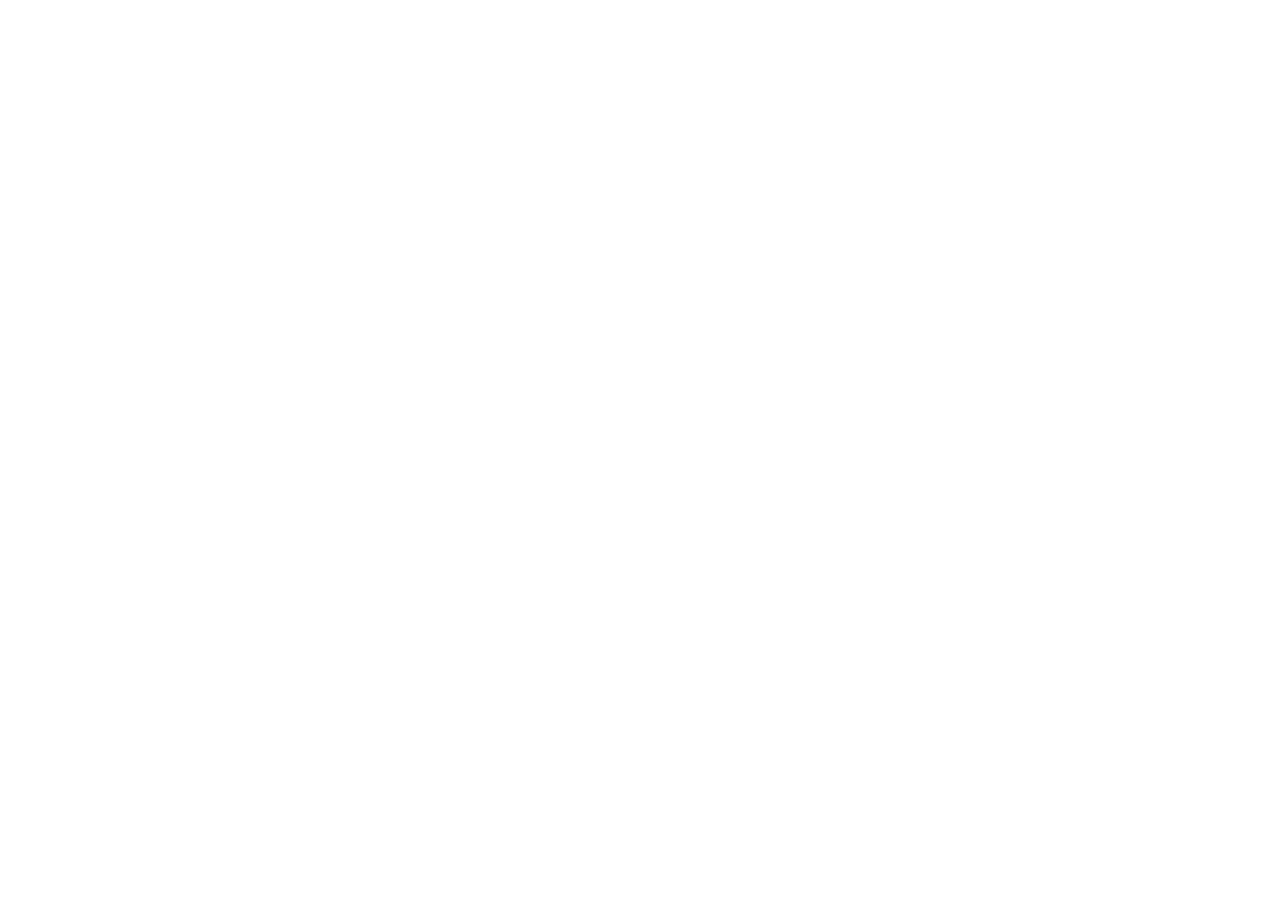
==== index.html @ daf5730b "created index.html" ====
<!DOCTYPE html>
<html lang="en-US">
    <head>
        <meta charset="utf-8">
        <title>Home | WYN</title>
        <link rel="stylesheet" href="WYN.css">  
    </head>


    <body>


    </body>

    <footer>

    </footer>
</html>
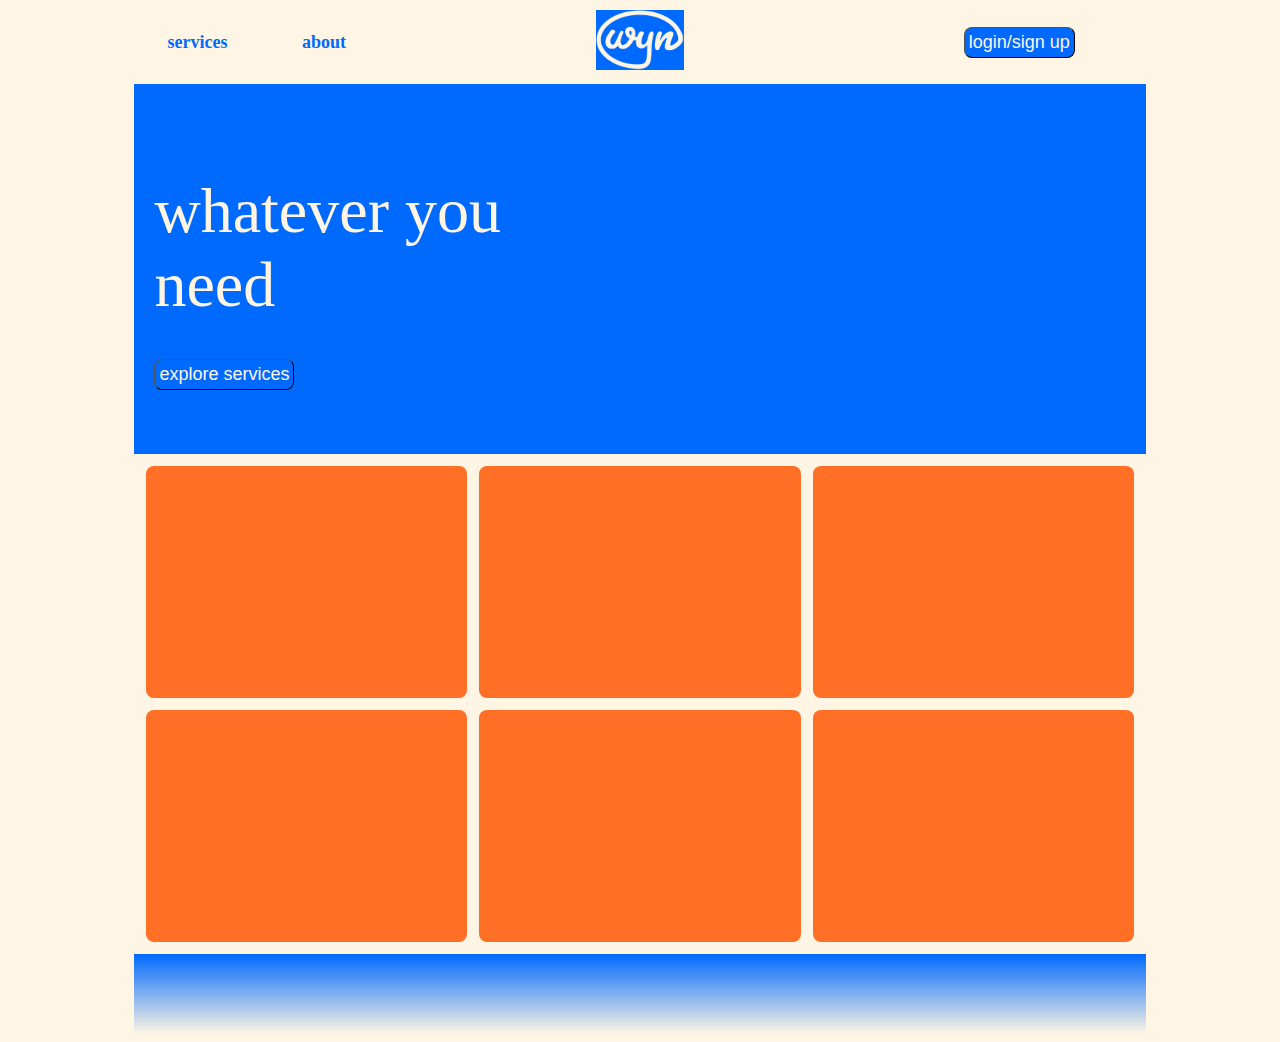
==== commit ea4b3b8e: "Started homepage" ====
--- a/index.html
+++ b/index.html
@@ -6,13 +6,54 @@
         <link rel="stylesheet" href="WYN.css">  
     </head>
 
+    <body>
+        <container>
+            <header>
+                <h1>
+                    <headerCell style="width:25%;">
+                        <div style="width:50%; text-align:center;">services</div>
+                        <div style="width:50%; text-align:center;">about</div>
+                    </headerCell>
+                    <headerCell style="width:50%;">
+                        <div><img class="headerImg" src="images/logo-whiteblue.png"></div>
+                    </headerCell>
+                    <headerCell style="width:25%;"> <!--swap this out for account details if logged in-->
+                        <div><button class="blueButton">login/sign up</button></div>
+                    </headerCell>
+                </h1>
+            </header>
 
-    <body>
+            <main>
+                <welcome>
+                    <welcomeTextContainer>
+                        <div>
+                            whatever you<br>need<br>
+                            <button class="blueButton">explore services</button>
+                        </div>
+                    </welcomeTextContainer>
+                </welcome>
+
+                <table class="servicesDisplay" style="height:500px">
+                    <tr class = "servicesRow">
+                        <td class="servicesCell"></td>
+                        <td class="servicesCell"></td>
+                        <td class="servicesCell"></td>
+                    </tr>
+                    <tr class = "servicesRow">
+                        <td class="servicesCell"></td>
+                        <td class="servicesCell"></td>
+                        <td class="servicesCell"></td>
+                    </tr>
+                    
+                </table>
+            </main>
 
 
+            <footer>
+
+            </footer>
+
+
+        </container>
     </body>
-
-    <footer>
-
-    </footer>
 </html>--- a/WYN.css
+++ b/WYN.css
@@ -0,0 +1,97 @@
+:root {
+    --WYNblue: #006afe;
+    --WYNorange: #ff6f26;
+    --WYNgold: #cfb228;
+    --WYNwhite: #fef5e4;
+}
+
+body{
+    background-color: var(--WYNwhite);
+}
+
+container{
+    display: block;
+    width: 80%;
+    margin-left: auto;
+    margin-right:auto;
+}
+
+/* header */
+h1 {
+    color: var(--WYNblue);
+    font-size: 18px;
+
+    /* display: table; */
+    width:100%;
+    height: 60px;
+
+    background-color: var(--WYNwhite);
+
+    display: flex;
+    justify-content: space-between;
+}
+
+headerCell {
+    display: table-cell;
+    /* width:20%; */
+
+    display: flex;
+    align-items: center;
+    justify-content: center;
+}
+
+.headerImg {
+    height: 60px;
+}
+
+.blueButton {
+    color: var(--WYNwhite);
+    font-size: 18px;
+
+    background-color: var(--WYNblue);
+    border-radius: 8px;
+    padding: 4px;
+    border-width:1px;
+}
+
+/* footer */
+footer {
+    background: linear-gradient(var(--WYNblue), var(--WYNwhite));
+    height: 80px;
+}
+
+/* homepage */
+welcome {
+    background-color: var(--WYNblue);
+
+    background-image: url("images/welcomebg");
+    display:block;
+    width: calc(100% - 40px); /*full width minus padding*/
+    height: 260px;
+    padding: 90px 20px 20px 20px;
+}
+
+.servicesDisplay {
+    background-color: var(--WYNwhite);
+    width: 100%;
+    border-spacing: 12px;
+}
+
+.servicesRow {
+    width:100%;
+}
+
+.servicesCell {
+    background-color: var(--WYNorange);
+    height: 60px;
+    border-radius: 8px;
+    border: 8px var(--WYNorange);
+
+}
+
+welcomeTextContainer{
+    color: var(--WYNwhite);
+    font-size: 64px;
+
+    width:50%;
+}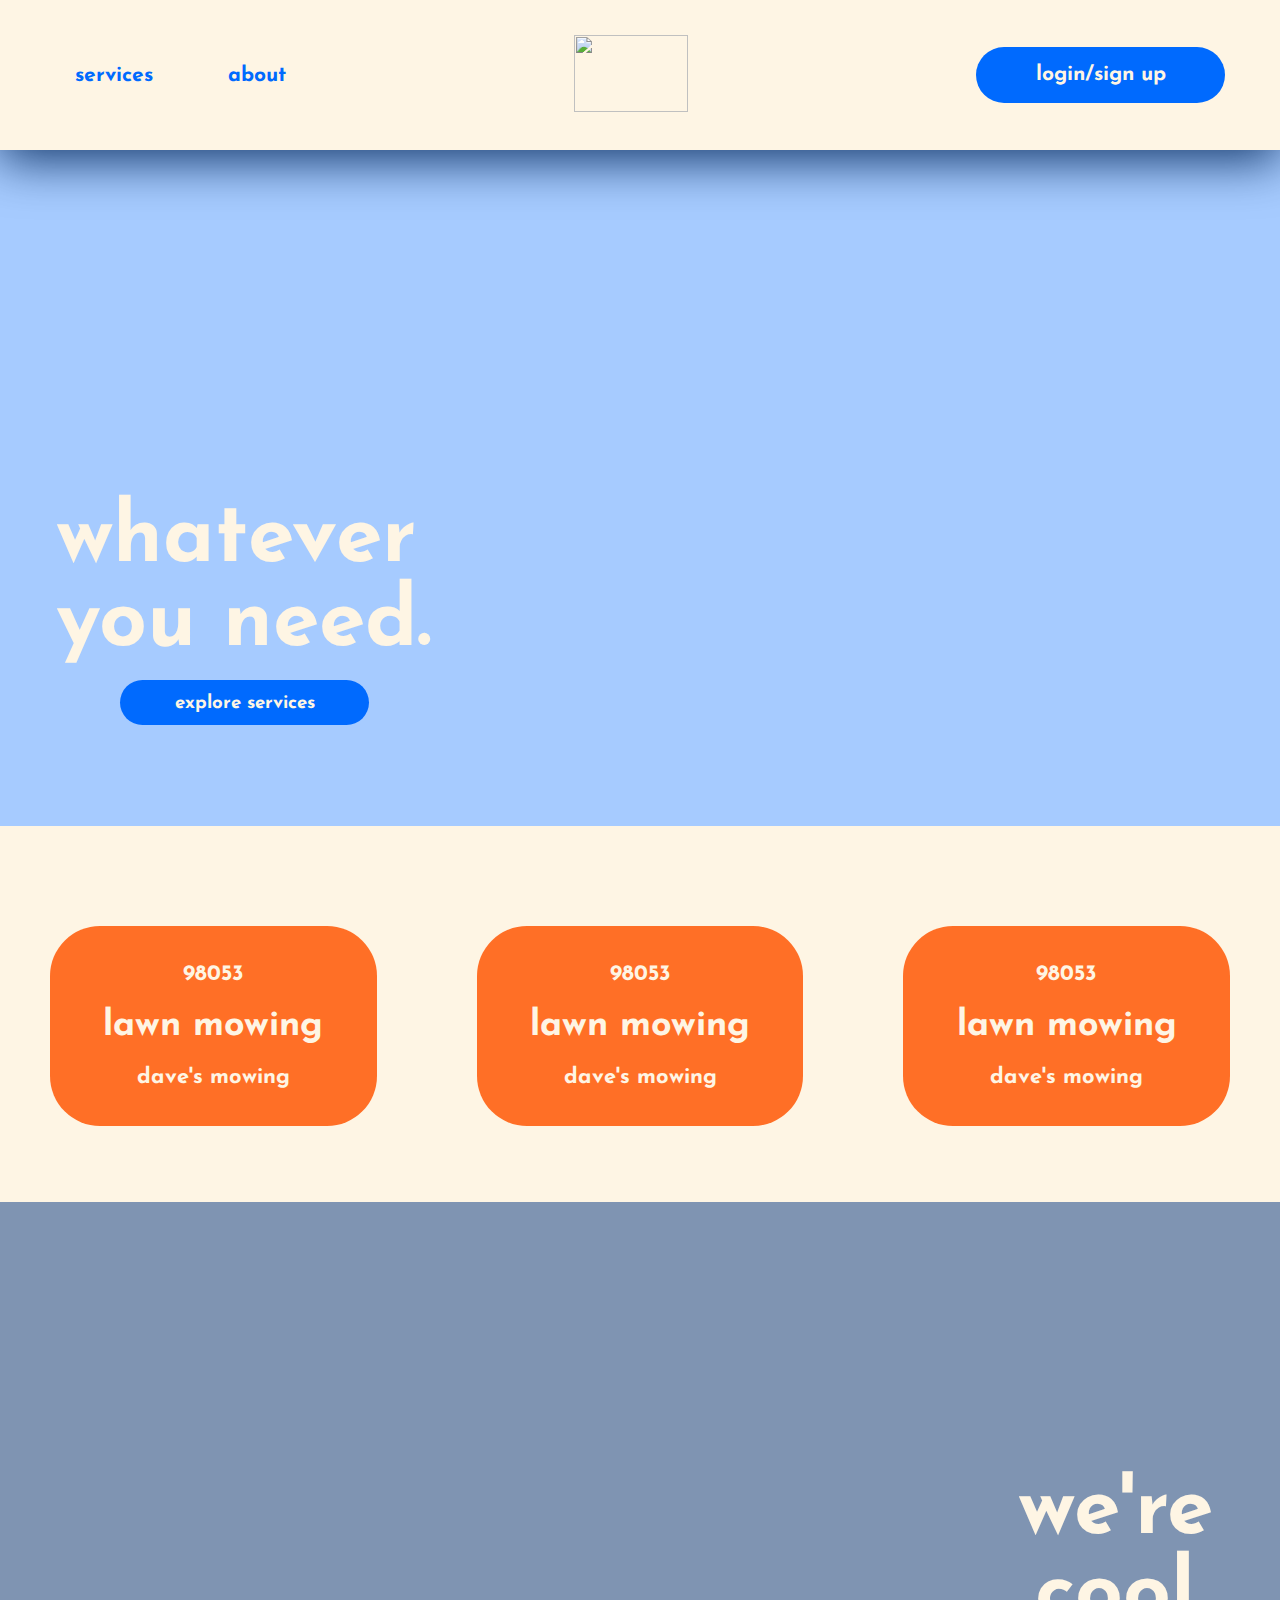
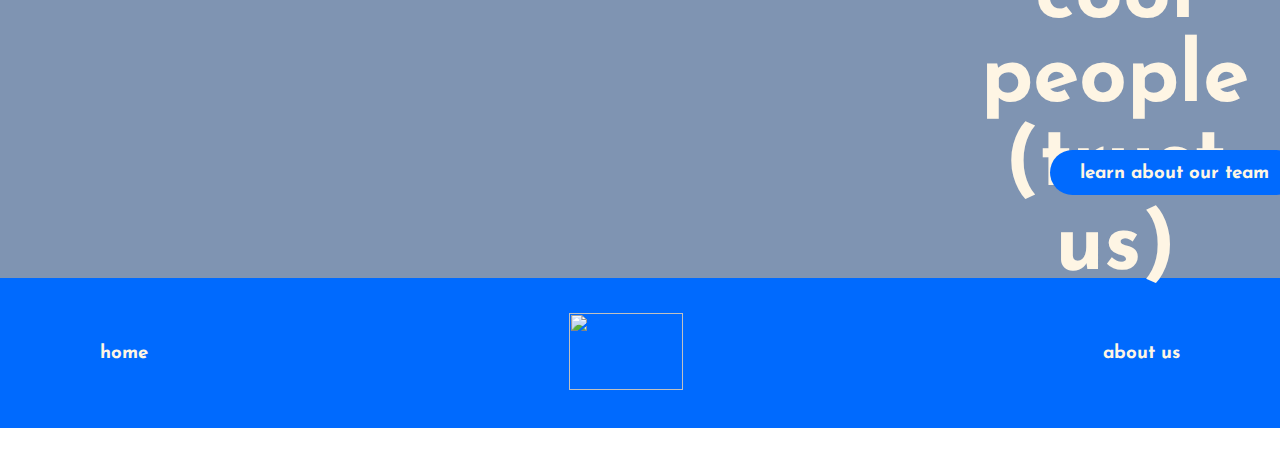
==== commit b7b00942: "Updating index.html" ====
--- a/index.html
+++ b/index.html
@@ -1,59 +1,99 @@
 <!DOCTYPE html>
-<html lang="en-US">
-    <head>
-        <meta charset="utf-8">
-        <title>Home | WYN</title>
-        <link rel="stylesheet" href="WYN.css">  
-    </head>
+<html lang="en">
+<head>
+    <meta charset="UTF-8">
+    <meta name="viewport" content="width=device-width, initial-scale=1.0">
+    <title>WYN: Whatever You Need</title>
+    <link rel="stylesheet" href="WYN.css">
+    <link rel="preconnect" href="https://fonts.googleapis.com">
+    <link rel="preconnect" href="https://fonts.gstatic.com" crossorigin>
+    <link href="https://fonts.googleapis.com/css2?family=Josefin+Sans:ital,wght@0,100..700;1,100..700&display=swap" rel="stylesheet">
+</head>
+<body>
 
-    <body>
-        <container>
-            <header>
-                <h1>
-                    <headerCell style="width:25%;">
-                        <div style="width:50%; text-align:center;">services</div>
-                        <div style="width:50%; text-align:center;">about</div>
-                    </headerCell>
-                    <headerCell style="width:50%;">
-                        <div><img class="headerImg" src="images/logo-whiteblue.png"></div>
-                    </headerCell>
-                    <headerCell style="width:25%;"> <!--swap this out for account details if logged in-->
-                        <div><button class="blueButton">login/sign up</button></div>
-                    </headerCell>
-                </h1>
-            </header>
+    <header>
+        <div class="flex-box-row" id="header-div">
+            <div class="flex-box-row" id="header-left">
+                <div class="flex-item">
+                    <h2>services</h2>
+                </div>
+                <div class="flex-item">
+                    <h2>about</h2>
+                </div>
+            </div>
+            <div class="flex-item" id="header-middle">
+                <div class="flex-item">
+                    <img src="main-logo-blue.png" id="header-logo">
+                </div>
+            </div>
+            <div class="flex-item" id="header-right">
+                <h2>login/sign up</h2>
+            </div>
+        </div>
+    </header>
 
-            <main>
-                <welcome>
-                    <welcomeTextContainer>
-                        <div>
-                            whatever you<br>need<br>
-                            <button class="blueButton">explore services</button>
-                        </div>
-                    </welcomeTextContainer>
-                </welcome>
+    <div id="hero-image-section">
+        <h2>whatever <br> you need.</h2>
+        <div id="explore-button">
+            <h3>explore services</h3>
+        </div>
+    </div>
 
-                <table class="servicesDisplay" style="height:500px">
-                    <tr class = "servicesRow">
-                        <td class="servicesCell"></td>
-                        <td class="servicesCell"></td>
-                        <td class="servicesCell"></td>
-                    </tr>
-                    <tr class = "servicesRow">
-                        <td class="servicesCell"></td>
-                        <td class="servicesCell"></td>
-                        <td class="servicesCell"></td>
-                    </tr>
-                    
-                </table>
-            </main>
+    <div id="explore-services" class="flex-box-row">
+        <div class="flex-box-column service-icon">
+            <div class="flex-item">
+                <h3>98053</h3>
+            </div>
+            <div class="flex-item">
+                <h2>lawn mowing</h2>
+            </div>
+            <div class="flex-item">
+                <h3>dave's mowing</h3>
+            </div>
+        </div>
+         <div class="flex-box-column service-icon">
+            <div class="flex-item">
+                <h3>98053</h3>
+            </div>
+            <div class="flex-item">
+                <h2>lawn mowing</h2>
+            </div>
+            <div class="flex-item">
+                <h3>dave's mowing</h3>
+            </div>
+        </div>
+        <div class="flex-box-column service-icon">
+            <div class="flex-item">
+                <h3>98053</h3>
+            </div>
+            <div class="flex-item">
+                <h2>lawn mowing</h2>
+            </div>
+            <div class="flex-item">
+                <h3>dave's mowing</h3>
+            </div>
+        </div>
+    </div>
 
+    <div id="about-us">
+        <h2>we're <br> cool people<br>(trust us)</h2>
+        <div id="about-us-button">
+            <h3>learn about our team</h3>
+        </div>
+    </div>
 
-            <footer>
-
-            </footer>
-
-
-        </container>
-    </body>
-</html>+    <footer>
+        <div class="flex-box-row" id="footer-div">
+            <div class="flex-item">
+                <h3>home</h3>
+            </div>
+            <div class="flex-item">
+                <img src="main-logo-white.png">
+            </div>
+            <div class="flex-item">
+                <h3>about us</h3>
+            </div>
+        </div>
+    </footer>
+</body>
+</html>
--- a/WYN.css
+++ b/WYN.css
@@ -1,97 +1,251 @@
-:root {
-    --WYNblue: #006afe;
-    --WYNorange: #ff6f26;
-    --WYNgold: #cfb228;
-    --WYNwhite: #fef5e4;
-}
-
 body{
-    background-color: var(--WYNwhite);
-}
-
-container{
-    display: block;
-    width: 80%;
-    margin-left: auto;
-    margin-right:auto;
-}
-
-/* header */
-h1 {
-    color: var(--WYNblue);
-    font-size: 18px;
-
-    /* display: table; */
-    width:100%;
-    height: 60px;
-
-    background-color: var(--WYNwhite);
-
-    display: flex;
-    justify-content: space-between;
-}
-
-headerCell {
-    display: table-cell;
-    /* width:20%; */
-
-    display: flex;
-    align-items: center;
-    justify-content: center;
-}
-
-.headerImg {
-    height: 60px;
-}
-
-.blueButton {
-    color: var(--WYNwhite);
-    font-size: 18px;
-
-    background-color: var(--WYNblue);
-    border-radius: 8px;
-    padding: 4px;
-    border-width:1px;
-}
-
-/* footer */
-footer {
-    background: linear-gradient(var(--WYNblue), var(--WYNwhite));
-    height: 80px;
-}
-
-/* homepage */
-welcome {
-    background-color: var(--WYNblue);
-
-    background-image: url("images/welcomebg");
-    display:block;
-    width: calc(100% - 40px); /*full width minus padding*/
-    height: 260px;
-    padding: 90px 20px 20px 20px;
-}
-
-.servicesDisplay {
-    background-color: var(--WYNwhite);
+	font-family: 'Josefin Sans', sans-serif;
+	margin: 0px;
+	padding: 0px;
+}
+
+.flex-box-row{
+	display: flex;
+	flex-direction: row;
+}
+
+.flex-box-column{
+	display: flex;
+	flex-direction: column;
+}
+
+#header-div{
+	height: 150px;
+	background-color: #FEF5E4;
+	justify-content: space-between;
+	align-items: center;
+	font-weight: 700;
+	box-shadow: 0px 10px 50px rgba(0, 0, 0, 0.9);
+	z-index: 10;
+}
+
+#header-logo{
+	width: 114px;
+	height: 77px;
+}
+
+#header-left{
+	color: #006AFE;
+}
+
+#header-left .flex-item{
+	padding-left: 75px;
+	font-size: 14px;
+}
+
+#header-left .flex-item:hover{
+	padding-left: 75px;
+	font-size: 14px;
+	text-decoration: underline;
+}
+
+#header-right{
+	background-color: #006AFE;
+	width: 249px;
+	height: 56px;
+	border-radius: 50px;
+	margin-right: 55px;
+	text-align: center;
+	font-size: 14px;
+	color: #FEF5E4;
+}
+
+#header-right:hover{
+	background-color: #FF6F26;
+	transition: background-color 0.3s ease;
+	width: 249px;
+	height: 56px;
+	border-radius: 50px;
+	margin-right: 55px;
+	text-align: center;
+	font-size: 14px;
+	color: #FEF5E4;
+}
+
+#hero-image-section{
+	background-image: url('home-hero.png');
+	background-size: cover;
+	width: 100%;
+    height: 676px;
+}
+
+#hero-image-section::before {
+    content: "";
+    position: absolute;
+    top: 150px;
+    left: 0;
     width: 100%;
-    border-spacing: 12px;
-}
-
-.servicesRow {
-    width:100%;
-}
-
-.servicesCell {
-    background-color: var(--WYNorange);
-    height: 60px;
-    border-radius: 8px;
-    border: 8px var(--WYNorange);
-
-}
-
-welcomeTextContainer{
-    color: var(--WYNwhite);
-    font-size: 64px;
-
-    width:50%;
-}+    height: 676px;
+    background: rgba(0, 106, 254, .35); 
+}
+
+#hero-image-section h2{
+	position: absolute;
+	color: #FEF5E4;
+	font-size: 84px;
+	top: 428px;
+	left: 56px;
+}
+
+#hero-image-section #explore-button{
+	position: absolute;
+	left: 120px;
+	top: 680px;
+	width: 249px;
+	height: 45px;
+	background-color: #006AFE;
+	border-radius: 40px;
+	text-align: center;
+	line-height: 10px;
+	color: #FEF5E4;
+}
+
+#hero-image-section #explore-button:hover{
+	position: absolute;
+	left: 120px;
+	top: 680px;
+	width: 249px;
+	height: 45px;
+	background-color: #FF6F26;
+	border-radius: 40px;
+	text-align: center;
+	line-height: 10px;
+	color: #FEF5E4;
+	transition: background-color 0.3s ease;
+}
+
+#explore-services{
+	background-color: #FEF5E4;
+	height: 376px;
+	justify-content: space-between;;
+}
+
+.service-icon{
+	background-color: #FF6F26;
+	width: 360px;
+	height: 200px;
+	border-radius: 50px;
+	margin: 50px;
+	margin-top: 100px;
+	margin-bottom: 100px;
+	align-items: center;
+	justify-content: center;
+	color: #FEF5E4;
+}
+
+.service-icon:hover{
+	background-color: #006AFE;
+	width: 360px;
+	height: 200px;
+	border-radius: 50px;
+	margin: 50px;
+	margin-top: 100px;
+	margin-bottom: 100px;
+	align-items: center;
+	justify-content: center;
+	color: #FEF5E4;
+	transition: background-color 0.3s ease;
+}
+
+.service-icon h2{
+	font-size: 36px;
+	margin: 0px;
+}
+.service-icon h3{
+	font-size: 22px;
+}
+
+.service-icon h2:hover{
+	font-size: 36px;
+	margin: 0px;
+	text-decoration: underline;
+}
+
+#about-us{
+	background-image: url('about-us.jpg');
+	background-size: cover;
+	width: 100%;
+    height: 676px;
+}
+
+#about-us::before {
+    content: "";
+    position: absolute;
+    top: 1202px;
+    left: 0;
+    width: 100%;
+    height: 676px;
+    background: rgba(0, 42, 102, .5); 
+}
+
+#about-us h2{
+	position: absolute;
+	color: #FEF5E4;
+	font-size: 84px;
+	top: 1400px;
+	left: 950px;
+	text-align: center;
+}
+
+#about-us-button{
+	position: absolute;
+	left: 1050px;
+	top: 1750px;
+	width: 249px;
+	height: 45px;
+	background-color: #006AFE;
+	border-radius: 40px;
+	text-align: center;
+	line-height: 10px;
+	color: #FEF5E4;
+}
+
+#about-us-button:hover{
+	position: absolute;
+	left: 1050px;
+	top: 1750px;
+	width: 249px;
+	height: 45px;
+	background-color: #FF6F26;
+	border-radius: 40px;
+	text-align: center;
+	line-height: 10px;
+	color: #FEF5E4;
+	transition: background-color 0.3s ease;
+}
+
+#footer-div{
+	justify-content: space-between;
+	align-items: center;
+	height: 150px;
+	background-color: #006AFE;
+	margin: 0px;
+	padding: 0px;
+}
+
+#footer-div img{
+	width: 114px;
+	height: 77px;
+}
+
+#footer-div h3{
+	color: #FEF5E4;
+	margin: 100px;
+}
+
+#footer-div h3:hover{
+	color: #FEF5E4;
+	margin: 100px;
+	text-decoration: underline;
+}
+
+footer{
+	margin: 0px;
+	padding: 0px;
+}
+
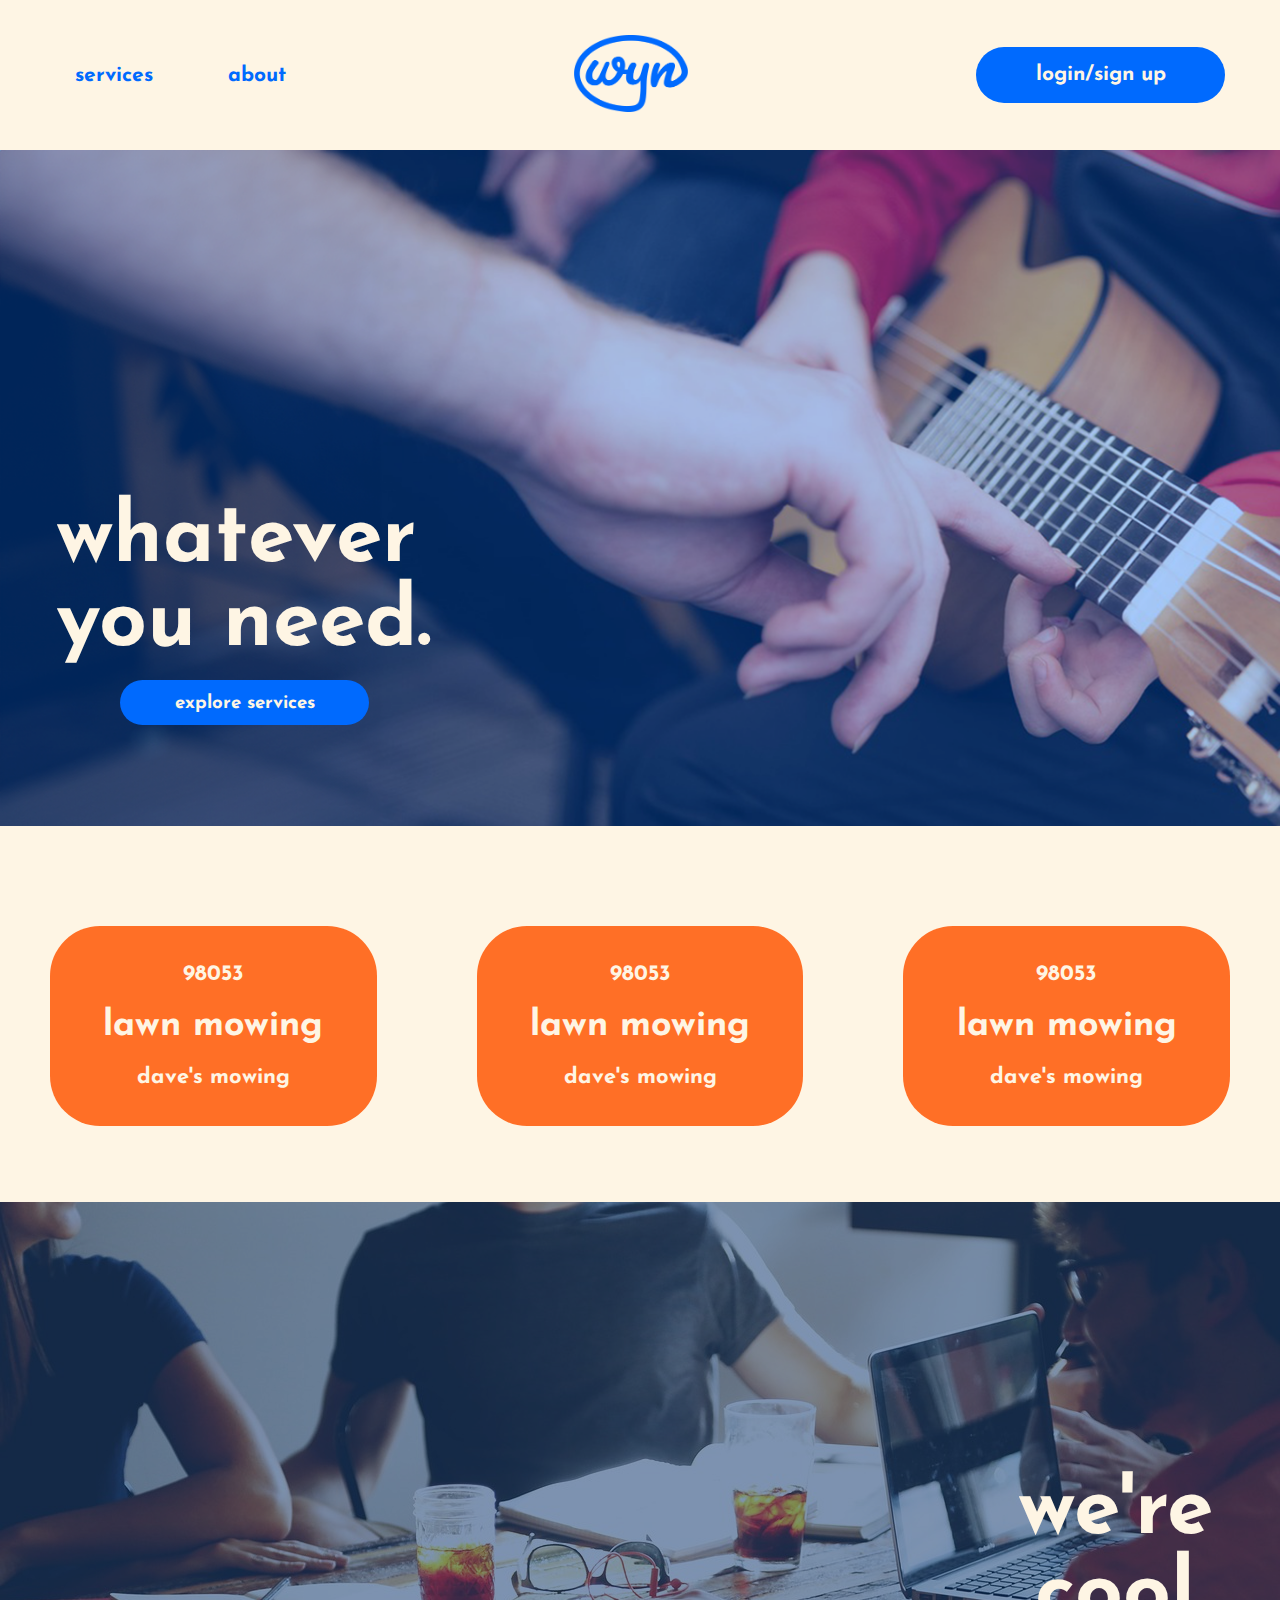
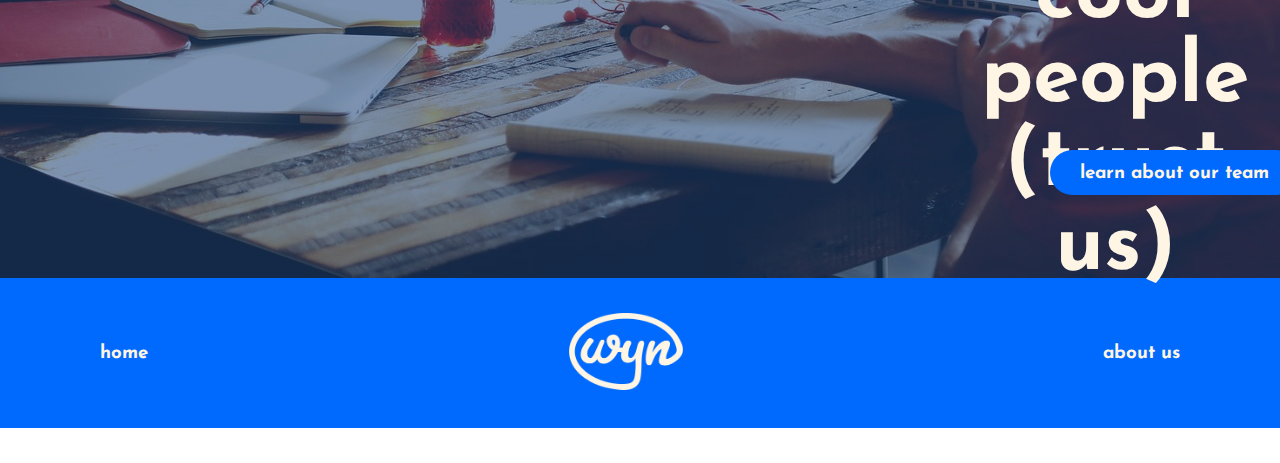
==== commit 961f2717: "Updated headers/footers" ====
--- a/index.html
+++ b/index.html
@@ -15,19 +15,19 @@
         <div class="flex-box-row" id="header-div">
             <div class="flex-box-row" id="header-left">
                 <div class="flex-item">
-                    <h2>services</h2>
+                    <h2><a class="underlineLink" href="serviceListings.html">services</a></h2>
                 </div>
                 <div class="flex-item">
-                    <h2>about</h2>
+                    <h2><a class="underlineLink" href="aboutUs.html">about</a></h2>
                 </div>
             </div>
             <div class="flex-item" id="header-middle">
                 <div class="flex-item">
-                    <img src="main-logo-blue.png" id="header-logo">
+                    <a href="index.html"><img src="images/main-logo-blue.png" id="header-logo"></a>
                 </div>
             </div>
             <div class="flex-item" id="header-right">
-                <h2>login/sign up</h2>
+                <h2><a href="login.html">login/sign up</a></h2>
             </div>
         </div>
     </header>
@@ -35,7 +35,7 @@
     <div id="hero-image-section">
         <h2>whatever <br> you need.</h2>
         <div id="explore-button">
-            <h3>explore services</h3>
+            <h3><a href="serviceListings.html">explore services</a></h3>
         </div>
     </div>
 
@@ -78,20 +78,20 @@
     <div id="about-us">
         <h2>we're <br> cool people<br>(trust us)</h2>
         <div id="about-us-button">
-            <h3>learn about our team</h3>
+            <h3><a href="aboutUs.html">learn about our team</a></h3>
         </div>
     </div>
 
     <footer>
         <div class="flex-box-row" id="footer-div">
             <div class="flex-item">
-                <h3>home</h3>
+                <h3><a class="underlineLink" href="index.html">home</a></h3>
             </div>
             <div class="flex-item">
-                <img src="main-logo-white.png">
+                <img src="images/main-logo-white.png">
             </div>
             <div class="flex-item">
-                <h3>about us</h3>
+                <h3><a class="underlineLink" href="aboutUs.html">about us</a></h3>
             </div>
         </div>
     </footer>
--- a/WYN.css
+++ b/WYN.css
@@ -1,3 +1,11 @@
+:root {
+    --WYNblue: #006afe;
+    --WYNorange: #ff6f26;
+    --WYNgold: #cfb228;
+    --WYNwhite: #fef5e4;
+    --WYNgray: gray;
+}
+
 body{
 	font-family: 'Josefin Sans', sans-serif;
 	margin: 0px;
@@ -38,10 +46,14 @@
 	font-size: 14px;
 }
 
-#header-left .flex-item:hover{
+/* #header-left .flex-item:hover{
 	padding-left: 75px;
 	font-size: 14px;
 	text-decoration: underline;
+} */
+
+.underlineLink:hover{
+	text-decoration: underline;
 }
 
 #header-right{
@@ -68,7 +80,7 @@
 }
 
 #hero-image-section{
-	background-image: url('home-hero.png');
+	background-image: url('images/home-hero.png');
 	background-size: cover;
 	width: 100%;
     height: 676px;
@@ -140,7 +152,7 @@
 
 .service-icon:hover{
 	background-color: #006AFE;
-	width: 360px;
+	/* width: 360px;
 	height: 200px;
 	border-radius: 50px;
 	margin: 50px;
@@ -148,7 +160,7 @@
 	margin-bottom: 100px;
 	align-items: center;
 	justify-content: center;
-	color: #FEF5E4;
+	color: #FEF5E4; */
 	transition: background-color 0.3s ease;
 }
 
@@ -160,6 +172,30 @@
 	font-size: 22px;
 }
 
+/* common classes */
+.centering{
+    margin-left:auto;
+    margin-right:auto;
+    display:block;
+    width:fit-content;
+}
+
+a {
+	font-size: inherit;
+	font-family: inherit;
+	color: inherit;
+	text-decoration: inherit;
+}
+
+.loginLink{
+    color: var(--WYNgray);
+    text-decoration: underline;
+}
+
+.loginLink:hover {
+    color: var(--WYNorange);
+}
+
 .service-icon h2:hover{
 	font-size: 36px;
 	margin: 0px;
@@ -167,7 +203,7 @@
 }
 
 #about-us{
-	background-image: url('about-us.jpg');
+	background-image: url('images/about-us.jpg');
 	background-size: cover;
 	width: 100%;
     height: 676px;
@@ -249,3 +285,94 @@
 	padding: 0px;
 }
 
+
+/* login */
+
+loginBG{
+    background-color: var(--WYNblue);
+    display:block;
+    padding-top: 1px; /*These paddings are needed to make it include the login container padding*/
+    padding-bottom: 1px;
+}
+
+loginContainer{
+    font-size:20px;
+    line-height: 1.5;
+
+    background-color: var(--WYNwhite);
+
+    margin-top: 60px;
+    margin-bottom: 50px;
+    padding-top: 30px;
+    padding-bottom: 50px;
+    /* display:block; */
+    border-radius: 8px;
+}
+
+loginTitle{
+    color:var(--WYNorange);
+    font-size: 32px;
+    text-align: center;
+
+    display:block;
+    padding-bottom: 20px;
+}
+
+.loginForm{
+    color:var(--WYNorange);
+
+    /* align-items: center;
+    justify-content: center; */
+    width: 50%;
+    margin-left: auto;
+    margin-right: auto;
+    margin-bottom: 30px;
+}
+
+.loginField{
+    font-size: 20px;
+    font-family: inherit;
+
+    background-color:var(--WYNwhite);
+    border-width: 0px 0px 1px 0px;
+    border-bottom-color: black;
+    /* border-radius: 2px; */
+
+    width: 100%;
+    height: 30px;
+    margin-bottom: 18px;
+}
+
+/* sign up */
+signupLabel{
+    font-size: 24px;
+    padding-bottom: 8px;
+    display: block;
+}
+
+.inputDescription{
+    font-size: 20px;
+    font-family: inherit;
+
+    background-color: var(--WYNwhite);
+
+    width: 100%;
+    resize: none;
+}
+
+input[type=checkbox].loginFielda{
+    height:16px;
+    width:fit-content;
+    accent-color: var(--WYNorange);
+    display: inline-block;
+    /* float: right; */
+}
+
+.loginCheck{
+    width: 20px;
+    height: 20px;
+    margin: 6px 0px 6px 0px;
+
+    accent-color: var(--WYNorange);
+    float: right;
+}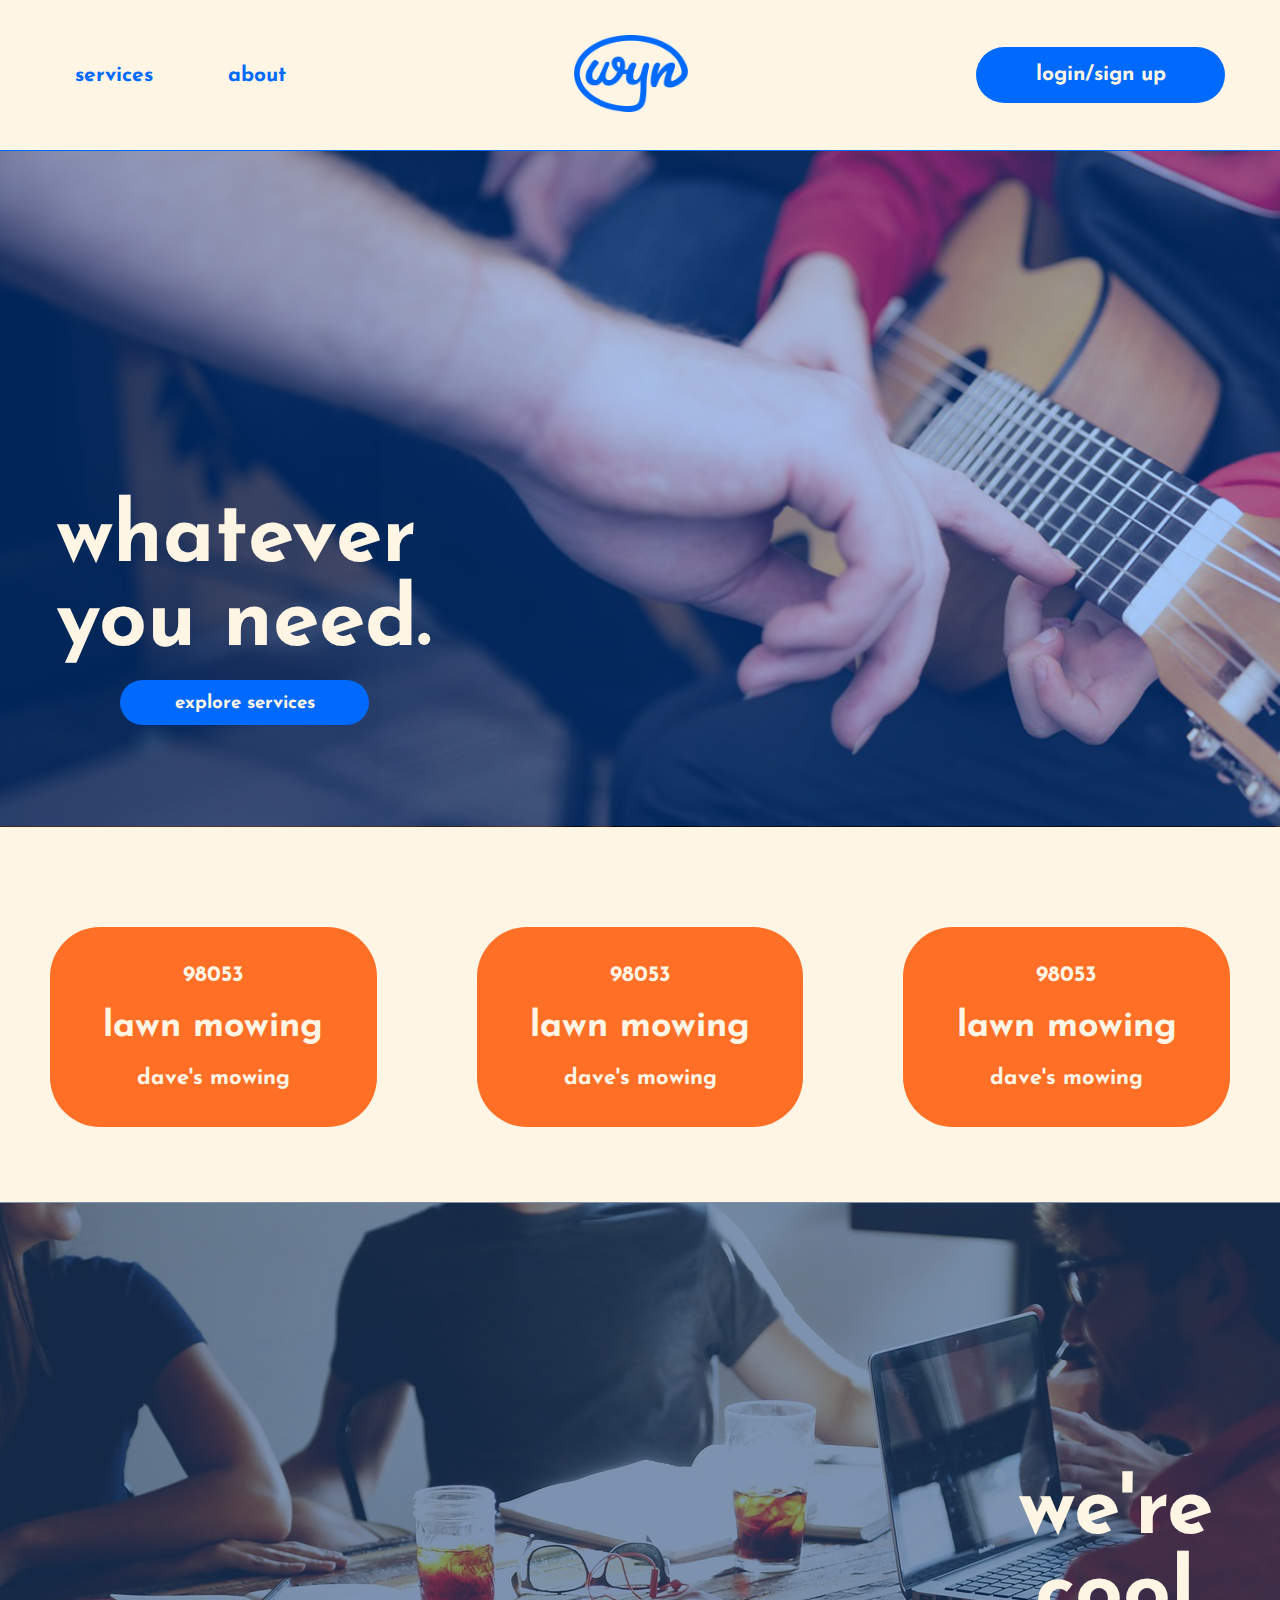
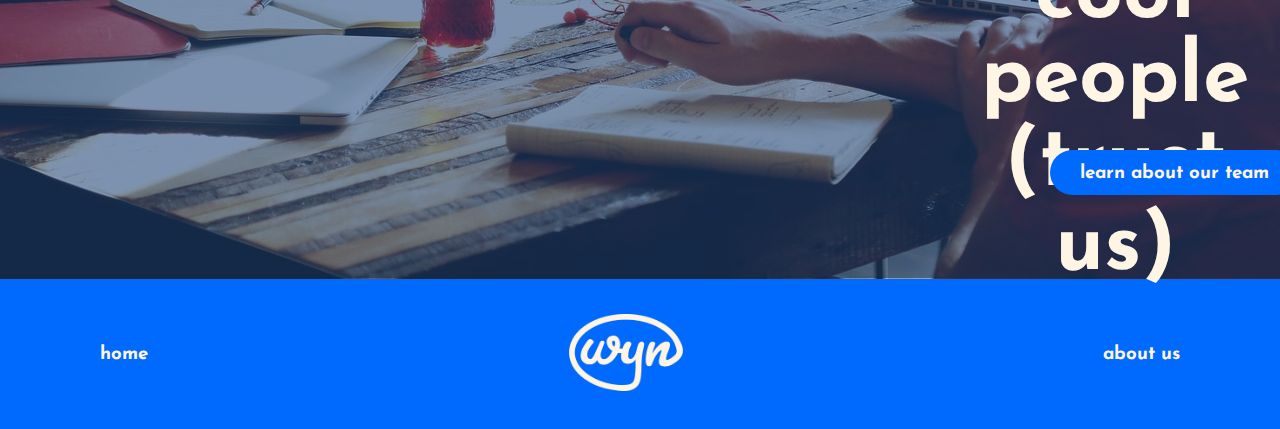
==== commit 2059757c: "profile.html fixed, login.js in progress" ====
--- a/index.html
+++ b/index.html
@@ -15,7 +15,7 @@
         <div class="flex-box-row" id="header-div">
             <div class="flex-box-row" id="header-left">
                 <div class="flex-item">
-                    <h2><a class="underlineLink" href="serviceListings.html">services</a></h2>
+                    <h2><a class="underlineLink" href="services.html">services</a></h2>
                 </div>
                 <div class="flex-item">
                     <h2><a class="underlineLink" href="aboutUs.html">about</a></h2>
@@ -35,7 +35,7 @@
     <div id="hero-image-section">
         <h2>whatever <br> you need.</h2>
         <div id="explore-button">
-            <h3><a href="serviceListings.html">explore services</a></h3>
+            <h3><a href="services.html">explore services</a></h3>
         </div>
     </div>
 
--- a/WYN.css
+++ b/WYN.css
@@ -10,6 +10,282 @@
 	font-family: 'Josefin Sans', sans-serif;
 	margin: 0px;
 	padding: 0px;
+}
+
+
+/* ABOUT US */
+.main-container-about-us{
+	margin-top: 50px;
+	margin-left: 100px;
+	display: flex;
+	flex-direction: row;
+	padding-bottom: 50px;
+}
+
+.about-us-container{
+	color: #006AFE;
+	margin-left: auto;
+	margin-right: auto;
+	width: auto;
+	padding-right: 100px;
+}
+
+#collab-container::before{
+	background: rgba(0, 106, 254, .35);
+	content: "";
+	position: absolute;
+	width: 100%;
+	height: 600px;
+
+}
+
+#collab-container{
+	background-image: url('images/aboutUsOffice.jpg');
+	background-size: cover;
+	width: 100%;
+	height: 600px;
+}
+
+#team-div{
+	display: flex;
+	flex-wrap: wrap;
+	justify-content: center;
+	gap: 20px;
+	width: 100%;
+	margin-bottom: 10px;
+}
+
+.team-members {
+	background-color: white;
+	border: 1px solid grey;
+	border-radius: 8px;
+	padding: 15px;
+	width: 200px; 
+	text-align: center;
+	box-shadow: 0 2px 5px black;
+	margin-bottom: 50px;
+}
+
+.team-members img {
+	width: 100%;
+	height: auto;
+	border-radius: 50%;
+	margin-bottom: 10px;
+}
+  
+  .team-members h3 {
+	margin: 10px 0 5px;
+	font-size: 18px;
+}
+
+.team-members p {
+	font-size: 14px;
+	color: grey;
+}
+
+.team-bio{
+	color: black;
+	text-align: center;
+	font-size: 12px;
+}
+
+  /* PROFILE */
+.profile-image{
+	height: 10px;
+	width: 10px;
+	border: 2px solid #cfb228;
+}
+
+.main-container-profile{
+	padding: 20px;
+	background-color: #fef5e4;
+}
+
+.flex-profile-container {
+    display: flex;
+    flex-wrap: wrap; 
+    justify-content: center;
+    gap: 15px; 
+    padding: 15px;
+    background-color: #006AFE;
+	margin-right: 10px;
+}
+
+.flex-profile-container h2 {
+	display: flex;
+	flex-direction: row;
+	justify-content: space-around;
+	align-items: center;
+	flex-wrap: wrap;
+	gap: 20px;
+}
+
+.profile-options {
+	text-decoration: none;
+	color: #333;
+	padding: 10px 60px;
+	border-radius: 5px;
+	transition: background-color 0.3s ease;
+
+}
+
+.flex-item-profile{
+	display: flex; 
+	flex-direction: column;
+}
+
+.profile-options:hover {
+	background-color: #FF6F26;
+	color: #FEF5E4;
+}
+
+#offered-provided-container:hover{
+	background-color: #006afe;
+	color: #FEF5E4;
+}
+
+
+#default-profile{
+	background-image: url('images/blank-profile-picture.png');
+	background-size: cover;
+	width: 200px; 
+	height: 200px; 
+	margin-left: auto;
+	margin-right: auto;
+	margin-bottom: 20px;	
+}
+
+.dropbtn{
+	background-color: #fef5e4;
+	color: #006afe;
+	padding: 16px;
+	font-size: 16px;
+	border: none;
+	cursor: pointer;
+}
+
+.dropdown{
+	position: relative;
+	display: inline-block;
+}
+
+.dropdown-content{
+	display: none;
+	position: absolute;
+	background-color: #fef5e4;
+	min-width: 136px;
+	z-index: 1;
+	box-shadow: 0px 8px 16px 0px rgba(0,0,0,0.2);
+}
+
+.dropdown-content a{
+	color: #006afe;
+	padding: 12px 16px;
+	text-decoration: none;
+	display: block;
+}
+
+.dropdown-content a:hover{
+	background-color: #ff6f26;
+	color: #fef5e4;
+}
+
+.dropdown:hover .dropdown-content{
+	display: block;
+}
+
+.dropdown:hover .dropbtn{
+	background-color: #ff6f26;
+	color: #fef5e4;
+}
+
+/* MAKE POST*/
+#post-container {
+	display: grid;
+	grid-template-columns: repeat(3, 1fr);
+	gap: 20px; 
+	padding: 20px;
+	margin-bottom: auto;
+}
+
+.post{
+	background: white;
+	border-radius: 8px;
+	overflow: hidden;
+	display: flex;
+	flex-direction: column;
+}
+
+.post-image{
+	height: 150px;
+	background-size: cover;
+	background-position: center;
+	margin-bottom: 160px;
+	margin-right: 40px;
+}
+
+.post-content{
+	padding: 10px;
+	text-align: center;
+}
+
+.post-content h2 {
+	color: #006afe;
+	margin-top: 160px;
+	font-size: 20px;
+}
+  
+.post-content p {
+	color: #006afe;
+	font-size: 14px;
+	margin: 0;
+}
+
+#post{
+	height: 500px;
+	
+}
+
+#make-post-container{
+	background-color: #006afe;
+	padding: 20px;
+	margin: 100px 100px;
+	padding-bottom: 50px;
+	display: flex;
+	flex-direction: column;
+	align-items: center;
+}
+
+.make-post-row{
+	color: #fef5e4;
+	display: flex;
+	flex-direction: row;
+	justify-content: center;
+	text-align: center;
+	gap: 30px;
+	flex-wrap: wrap;
+}
+
+.make-post-btn{
+	font-weight: bold;
+	background-color: #fef5e4; 
+	color: black; 
+	padding: 14px 20px; 
+	margin: 8px 0; 
+	border: none; 
+	cursor: pointer;
+	width: auto;
+	border-radius: 8px;
+}
+
+.make-post-btn:hover{
+	background-color: #ff6f26;
+	color: white;
+}
+
+.flex-box-row{
+	display: flex;
+	flex-direction: row;
 }
 
 .flex-box-row{
@@ -30,6 +306,7 @@
 	font-weight: 700;
 	box-shadow: 0px 10px 50px rgba(0, 0, 0, 0.9);
 	z-index: 10;
+	border-bottom: 1px solid var(--WYNblue);
 }
 
 #header-logo{
@@ -271,12 +548,13 @@
 
 #footer-div h3{
 	color: #FEF5E4;
-	margin: 100px;
+	/* margin:100px; */
+	margin: 0px 100px 0px 100px;
 }
 
 #footer-div h3:hover{
-	color: #FEF5E4;
-	margin: 100px;
+	/* color: #FEF5E4;
+	margin: 100px; */
 	text-decoration: underline;
 }
 
@@ -343,9 +621,21 @@
     margin-bottom: 18px;
 }
 
+.blueButton {
+    color: var(--WYNwhite);
+    font-size: 18px;
+
+    background-color: var(--WYNblue);
+
+    border-radius: 8px;
+    padding: 4px 12px;
+    border-width:2px;
+}
+
 /* sign up */
 signupLabel{
     font-size: 24px;
+	padding-top: 16px;
     padding-bottom: 8px;
     display: block;
 }
@@ -375,4 +665,318 @@
 
     accent-color: var(--WYNorange);
     float: right;
-}+}
+
+/* messaging */
+.flexContainer{
+	display:flex;
+	flex-direction: column;
+}
+
+.messageContainer{
+	font-size: 0px;
+
+	border: var(--WYNblue) solid 4px;
+	height: calc(100vh - 150px - 8px - 20px); /*100% of screen height, minus header height, minus border height*/
+	width: calc(100%-8px);
+}
+
+.peopleList {
+	color: var(--WYNblue);
+	font-size: 22px;
+
+	display: inline-block;
+	width: 40%;
+	height: 100%;
+	vertical-align: top;
+	overflow-y:auto;
+
+	background-color: var(--WYNgold);
+}
+
+peopleProfile{
+	width: calc(100% - 24px);
+	height: 60px;
+	padding: 10px;
+	border: 2px solid var(--WYNblue);
+	display: block;
+}
+
+.peopleProfileImg{
+	height: 60px;
+	width: 60px;
+	display: inline-block;
+	object-fit: cover;
+	border-radius: 50%;
+    vertical-align: middle;
+}
+
+peopleProfileTextContainer{
+	display: inline-block;
+    vertical-align: middle;
+	width: calc(100% - 86px);
+	height: 80%;
+	margin: 8px;
+}
+
+peopleProfileName{
+	font-size: 22px;
+	height: 40%;
+	width: 100%;
+	display: inline-block;
+}
+
+peopleProfileLastMessage{
+	font-size: 14px;
+
+	height: 60%;
+	width: 100%;
+
+	overflow: hidden;
+	display: -webkit-box; /*this lets the message be cut off with elipses and be multiple lines*/
+    -webkit-line-clamp: 2;
+    -webkit-box-orient: vertical;
+}
+
+.messageMenuContainer {
+	width: 100%;
+	height: 100%;
+
+	display: flex;
+  	flex-flow: column;
+}
+
+
+messageHeader {
+	height: 60px;
+	background-color: var(--WYNwhite);
+	display: block;
+	padding: 12px;
+}
+
+messageHeaderName {
+	font-size: 22px;
+
+	display: inline-block;
+    vertical-align: middle;
+	width: fit-content;
+	max-width: calc(100% - 60px);
+	margin-left: 8px;
+}
+
+.messageMenu {
+	display: flex;
+	flex: 1 1 auto;
+	flex-direction: column-reverse;
+	padding: 20px;
+
+	overflow-y:auto;
+	overflow-anchor: bottom;
+
+	background-color: var(--WYNorange);
+}
+
+messageBubble{
+	color: black;
+	font-size: 16px;
+
+	display: block;
+	width: fit-content;
+	max-width: 65%;
+	border-radius: 20px;
+	padding: 12px;
+	margin-top: 8px;
+	margin-bottom: 8px;
+}
+
+.msgFromUser{
+	margin-left: auto;
+	margin-right: 0px;
+	border-bottom-right-radius: 0px;
+	background-color: var(--WYNwhite);
+}
+
+.msgFromOther{
+	margin-left: 0px;
+	margin-right: auto;
+	border-bottom-left-radius: 0px;
+	background-color: var(--WYNblue);
+}
+
+.sendMessage{
+	background-color: var(--WYNblue);
+	width: 100%;
+	height: 50px;
+	padding: 2px;
+
+}
+
+.sendMessageText{
+	background-color: var(--WYNwhite);
+	border-radius: 8px;
+	width: 88%;
+	margin: 4px;
+	padding: 4px;
+
+	vertical-align: middle;
+}
+
+.sendMessageSubmit {
+	background-color: var(--WYNwhite);
+	border-radius: 50%;
+	height: 40px;
+	width: 40px;
+
+	vertical-align: middle;
+}
+
+/*rachels edits 2/25*/
+
+#service-details-main-content{
+	background-color: var(--WYNwhite);
+	padding-top: 75px;
+	padding-bottom: 75px;
+}
+
+#service-left{
+	padding-left: 200px;
+	width: 700px;
+}
+
+#service-left img{
+	width: 700px;
+}
+
+#service-left p{
+	padding-top: 10px;
+	color: #0453B2;
+	font-weight: 300;
+	font-size: 20px;
+}
+
+#service-right{
+	padding-left: 100px;
+}
+
+#service-right h2{
+	color: var(--WYNblue);
+	padding: 0px;
+	margin: 0px;
+	font-size: 38px;
+	text-align: right;
+}
+
+#service-right h3{
+	color: var(--WYNblue);
+	padding: 0px;
+	margin: 0px;
+	font-weight: 300;
+	text-align: right;
+}
+
+
+
+
+
+#send-request-button{
+	background-color: #006AFE;
+	width: 400px;
+	height: 56px;
+	border-radius: 50px;
+	margin-top: 200px;
+	margin-left: 30px;
+}
+
+#send-request-button h2{
+	font-size: 24px;
+	margin-top: 13px;
+	text-align: center;
+	color: #FEF5E4;
+}
+
+#send-request-button:hover{
+	background-color: #FF6F26;
+	transition: background-color 0.3s ease;
+}
+
+#service-confirmation{
+	padding-top: 200px;
+	padding-bottom: 200px;
+	background-color: var(--WYNwhite);
+	align-items: center;
+	justify-content: center;
+}
+
+#service-confirmation h2{
+	color: var(--WYNorange);
+	font-size: 38px;
+}
+
+#service-confirmation h3{
+	color: var(--WYNblue);
+	font-size: 24px;
+	font-weight: 300;
+}
+
+#return-to-service{
+	background-color: #006AFE;
+	margin-top: 50px;
+	width: 400px;
+	height: 56px;
+	border-radius: 50px;
+}
+
+#return-to-service:hover{
+	background-color: #FF6F26;
+	transition: background-color 0.3s ease;
+}
+
+#return-to-service h2{
+	font-size: 24px;
+	margin-top: 16px;
+	text-align: center;
+	color: #FEF5E4;
+}
+
+.service-array {
+    display: flex;
+    background-color: var(--WYNwhite);
+    flex-wrap: wrap; 
+    gap: 70px;
+    align-items: center;
+    justify-content: center;
+    padding-top: 50px;
+    padding-bottom: 50px;
+  }
+
+  .service-item {
+    flex: 0 1 calc(33.33% - 70px);
+    box-sizing: border-box;
+    height: 300px;
+    width: 100px;
+    text-align: center;
+    color: var(--WYNblue);
+  }
+
+  .service-item img{
+  	width: 300px;
+  	padding-bottom: 10px;
+  }
+
+  .service-item h3{
+  	padding: 0px;
+  	padding-bottom: 10px;
+  	margin: 0px;
+  }
+
+  .service-item h2{
+  	padding: 0px;
+  	padding-bottom: 10px;
+  	margin: 0px;
+  }
+
+#star-rating{
+  	color: var(--WYNorange);
+  	padding-top: 20px;
+  	padding-left: 350px;
+  }
